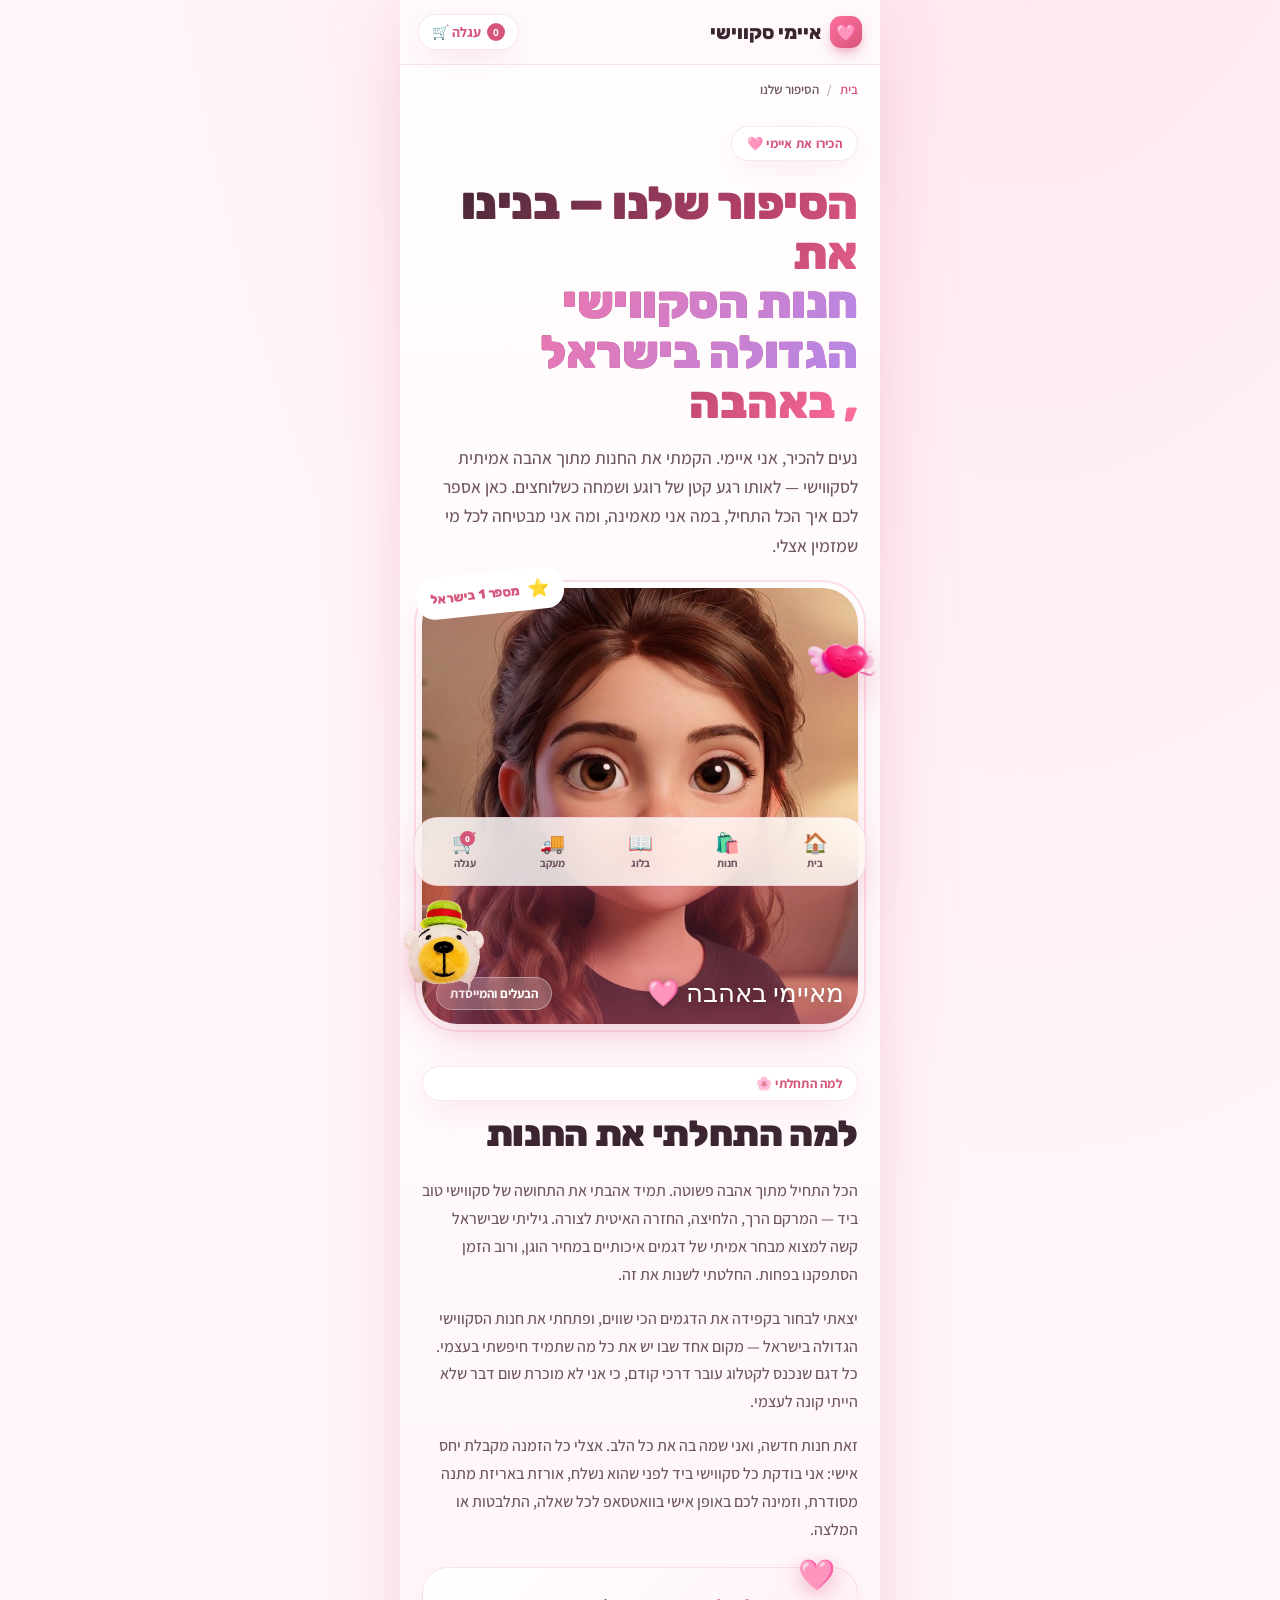
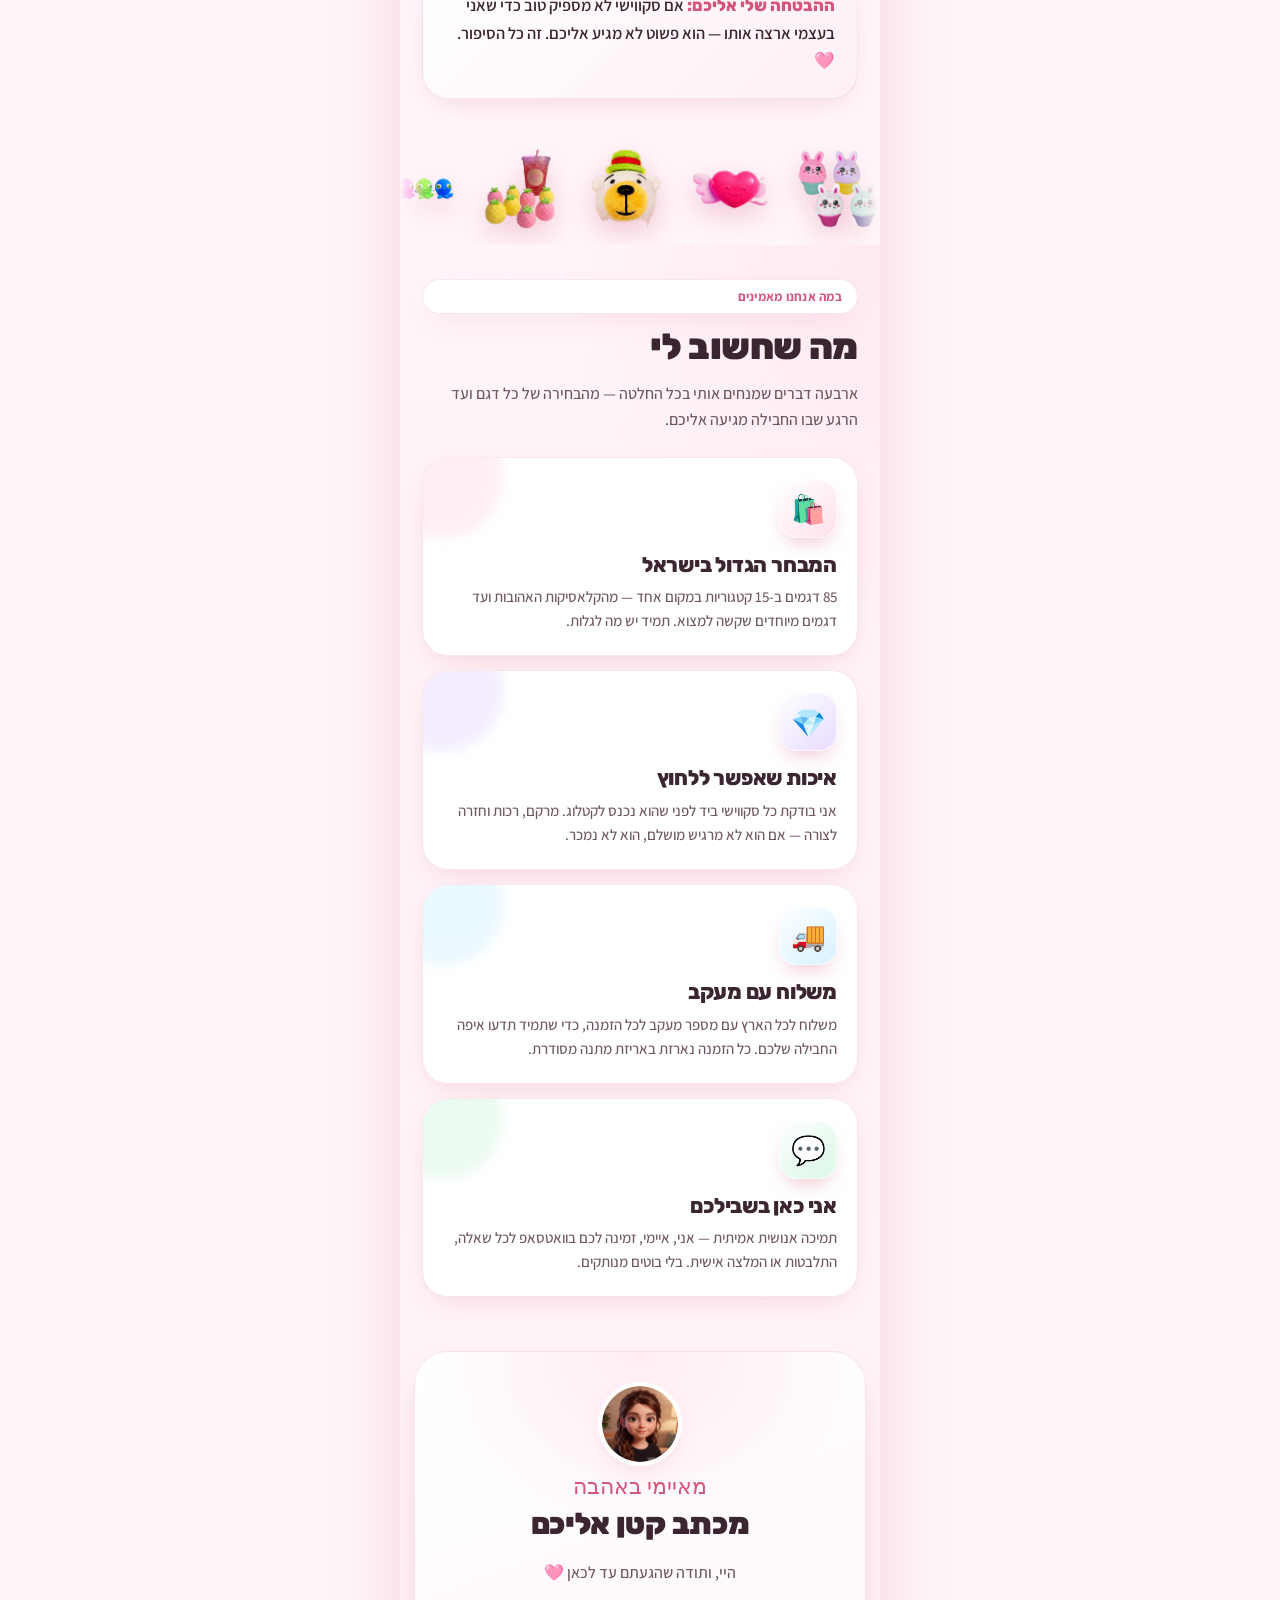
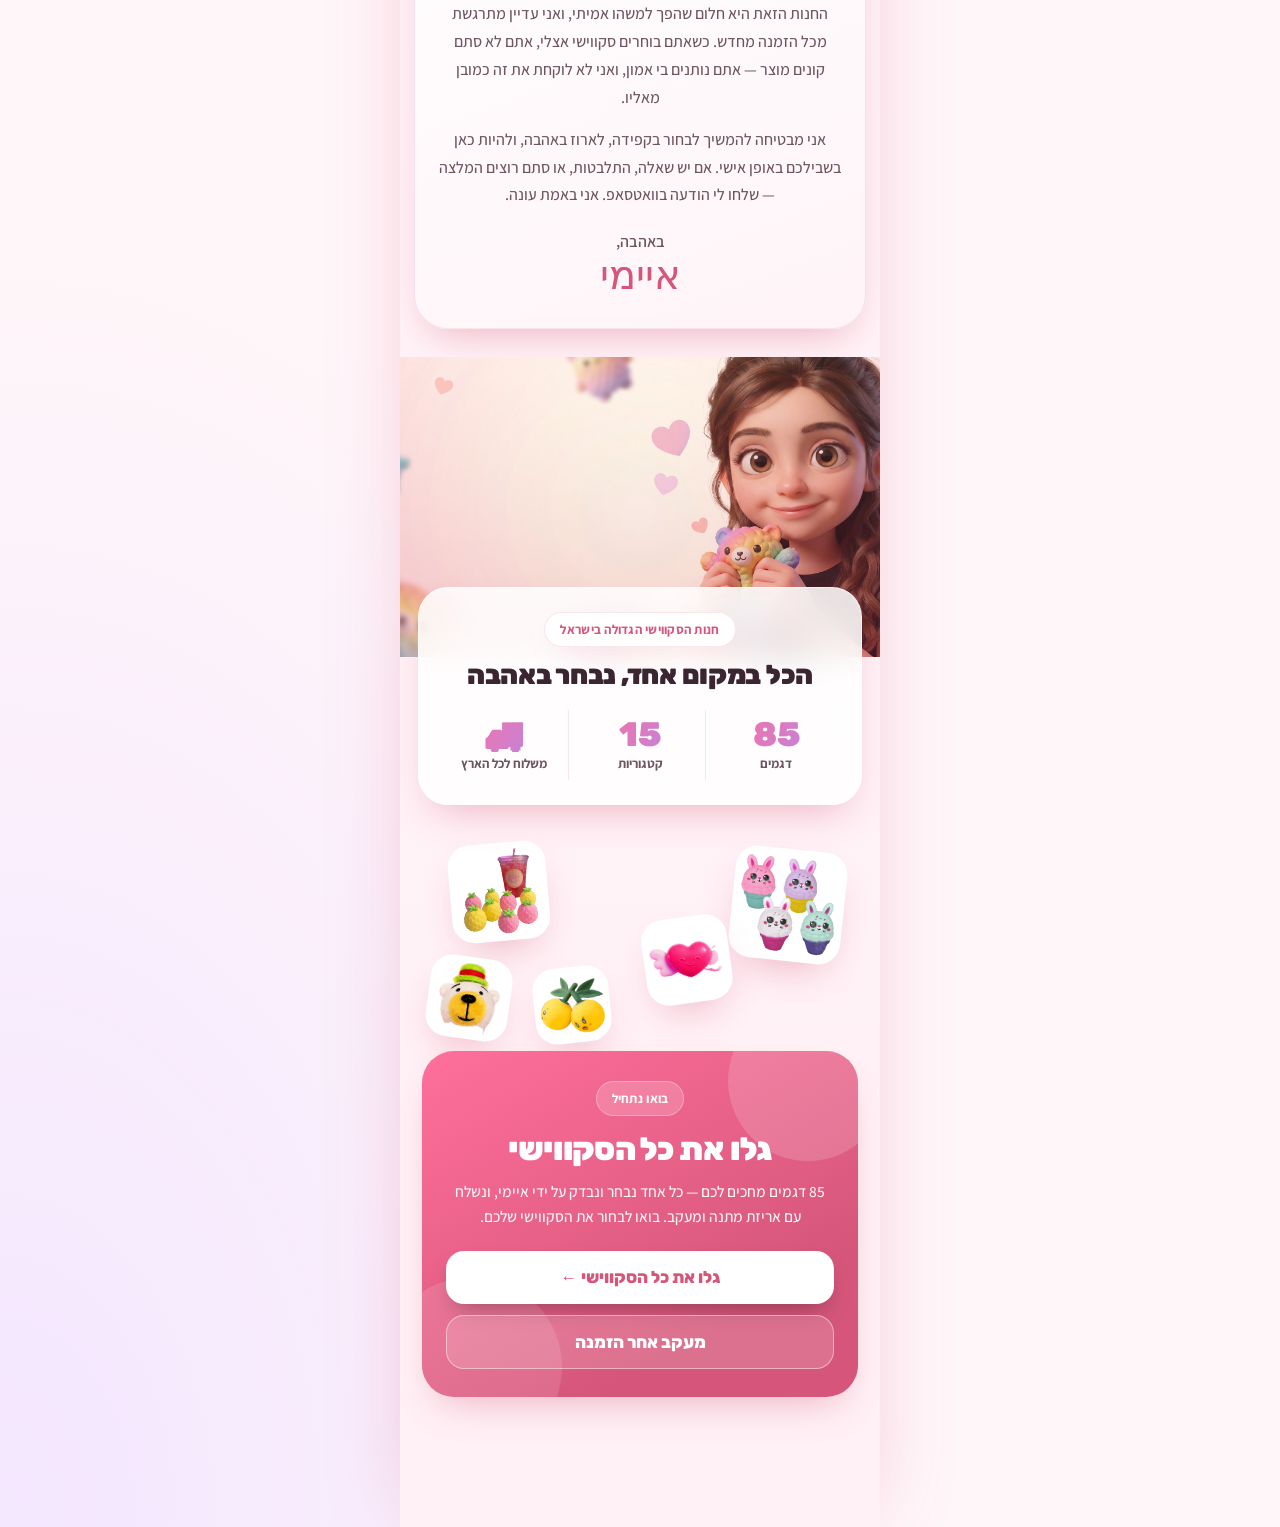
==== about.html @ 19ded850 "New design with dog click-to-play video" ====
<!DOCTYPE html>
<html lang="he" dir="rtl">
<head>
<meta charset="UTF-8">
<meta name="viewport" content="width=device-width, initial-scale=1, viewport-fit=cover">
<title>הסיפור שלנו · איימי סקווישי</title>
<link rel="preconnect" href="https://fonts.googleapis.com">
<link rel="preconnect" href="https://fonts.gstatic.com" crossorigin>
<link href="https://fonts.googleapis.com/css2?family=Rubik:wght@400;500;600;700;800;900&family=Assistant:wght@400;500;600;700;800&family=Gveret+Levin+AlefAlefAlef&display=swap" rel="stylesheet">
<style>
:root{
  --pink:#E8889E;
  --pink-deep:#D5567A;
  --pink-bright:#FF6F9C;
  --pink-soft:#FCE0E9;
  --pink-mist:#FFF0F5;
  --bg:#FFF6F9;
  --cream:#FFFBF5;
  --ink:#3A2530;
  --ink-soft:#6E5560;
  --line:rgba(213,86,122,.14);
  --grape:#B388E8;
  --sky:#8AD4E8;
  --lemon:#FFD56B;
  --mint:#8EE0B8;
  --shadow-pink:0 18px 40px -16px rgba(213,86,122,.45);
  --shadow-soft:0 10px 30px -12px rgba(213,86,122,.28);
  --r:30px;
  --col:480px;
}
*{margin:0;padding:0;box-sizing:border-box}
html{-webkit-text-size-adjust:100%}
body{
  font-family:'Assistant',system-ui,sans-serif;
  color:var(--ink);
  background:
    radial-gradient(120% 60% at 80% -10%, #FFE3EE 0%, transparent 60%),
    radial-gradient(120% 50% at 0% 100%, #F3E6FF 0%, transparent 55%),
    var(--bg);
  -webkit-font-smoothing:antialiased;
  overflow-x:hidden;
}
img{display:block;max-width:100%}
a{color:inherit;text-decoration:none}
h1,h2,h3{font-family:'Rubik',sans-serif;line-height:1.08;letter-spacing:-.01em}

/* ====== Page shell (full-bleed mobile column) ====== */
.app{
  position:relative;
  width:100%;
  max-width:var(--col);
  margin:0 auto;
  min-height:100vh;
  background:linear-gradient(180deg,#FFFDFE 0%, #FFF6FA 38%, #FFF1F6 100%);
  box-shadow:0 0 80px -20px rgba(213,86,122,.35);
  overflow:hidden;
  padding-bottom:96px;
}

/* ====== Top bar ====== */
.topbar{
  position:sticky;top:0;z-index:60;
  display:flex;align-items:center;justify-content:space-between;
  padding:14px 18px;
  background:rgba(255,247,250,.72);
  backdrop-filter:blur(18px) saturate(1.4);
  -webkit-backdrop-filter:blur(18px) saturate(1.4);
  border-bottom:1px solid var(--line);
}
.brand{display:flex;align-items:center;gap:9px;font-family:'Rubik';font-weight:800;font-size:19px;color:var(--ink)}
.brand .mark{
  width:32px;height:32px;border-radius:11px;display:grid;place-items:center;
  background:linear-gradient(140deg,var(--pink-bright),var(--pink-deep));
  color:#fff;font-size:16px;box-shadow:0 6px 14px -4px rgba(213,86,122,.7);
  animation:squishidle 4.5s ease-in-out infinite;
}
.cart-btn{
  display:flex;align-items:center;gap:6px;font-weight:700;font-size:14px;
  background:#fff;border:1px solid var(--line);padding:8px 13px;border-radius:999px;
  box-shadow:var(--shadow-soft);color:var(--pink-deep);
}
.cart-btn .n{background:var(--pink-deep);color:#fff;font-size:11px;min-width:18px;height:18px;border-radius:9px;display:grid;place-items:center;padding:0 4px}

/* ====== Breadcrumb ====== */
.crumb{display:flex;align-items:center;gap:8px;padding:16px 22px 4px;font-size:13px;font-weight:600;color:var(--ink-soft)}
.crumb a{color:var(--pink-deep)}
.crumb .sep{opacity:.5}

/* ====== Generic section ====== */
section{position:relative;padding:34px 22px}
.eyebrow{
  display:inline-flex;align-items:center;gap:7px;
  font-weight:700;font-size:13px;letter-spacing:.02em;
  color:var(--pink-deep);background:#fff;
  padding:8px 15px;border-radius:999px;border:1px solid var(--line);
  box-shadow:var(--shadow-soft);
}
.lead{font-size:17.5px;line-height:1.66;color:var(--ink-soft);font-weight:500}
p.body{font-size:16px;line-height:1.74;color:var(--ink-soft);font-weight:500}
.sign-font{font-family:'Gveret Levin AlefAlefAlef',cursive}

/* ====== HERO ====== */
.hero{padding-top:24px;padding-bottom:8px;overflow:visible}
.hero h1{
  font-size:clamp(34px,9.4vw,46px);font-weight:900;margin:18px 0 16px;
  background:linear-gradient(120deg,#3A2530 0%, #B4406A 60%, #FF6F9C 100%);
  -webkit-background-clip:text;background-clip:text;-webkit-text-fill-color:transparent;
}
.hero h1 .pop{
  display:inline-block;
  background:linear-gradient(120deg,var(--pink-bright),var(--grape));
  -webkit-background-clip:text;background-clip:text;-webkit-text-fill-color:transparent;
}
.portrait{
  position:relative;margin-top:28px;border-radius:36px;overflow:visible;
}
.portrait .frame{
  position:relative;border-radius:36px;overflow:hidden;
  box-shadow:var(--shadow-pink), 0 0 0 6px #fff, 0 0 0 8px var(--pink-soft);
  aspect-ratio:1/1;
}
.portrait .frame::after{
  content:"";position:absolute;inset:0;
  background:linear-gradient(180deg,transparent 55%, rgba(213,86,122,.45));
}
.portrait img{width:100%;height:100%;object-fit:cover;transform:scale(1.02)}
.portrait figcaption{
  position:absolute;bottom:14px;right:14px;left:14px;z-index:3;
  display:flex;align-items:center;justify-content:space-between;color:#fff;
}
.portrait .cap-love{font-family:'Gveret Levin AlefAlefAlef',cursive;font-size:26px;text-shadow:0 2px 10px rgba(0,0,0,.3)}
.portrait .cap-role{
  font-weight:700;font-size:13px;background:rgba(255,255,255,.22);
  backdrop-filter:blur(8px);padding:7px 13px;border-radius:999px;border:1px solid rgba(255,255,255,.35);
}
.badge-float{
  position:absolute;z-index:5;top:-16px;left:-6px;
  background:#fff;border-radius:18px;padding:10px 14px;box-shadow:var(--shadow-pink);
  font-family:'Rubik';font-weight:800;font-size:13px;color:var(--pink-deep);
  display:flex;align-items:center;gap:8px;transform:rotate(-6deg);
  animation:bob 5s ease-in-out infinite;
}
.badge-float .star{font-size:18px}

/* floating decorative squishies */
.sqfloat{position:absolute;z-index:4;pointer-events:none;filter:drop-shadow(0 12px 18px rgba(213,86,122,.35))}
.sqfloat img{width:100%;height:auto}

/* hearts */
.heart{position:absolute;z-index:2;pointer-events:none;opacity:.8}

/* ====== STORY ====== */
.story p.body+p.body{margin-top:16px}
.promise{
  margin-top:24px;position:relative;
  background:linear-gradient(135deg,#fff 0%, var(--pink-mist) 100%);
  border:1px solid var(--line);border-radius:26px;padding:24px 22px 24px 22px;
  box-shadow:var(--shadow-soft);
  font-size:16.5px;line-height:1.66;font-weight:600;color:var(--ink);
}
.promise::before{
  content:"🩷";position:absolute;top:-18px;right:22px;font-size:30px;
  filter:drop-shadow(0 6px 10px rgba(213,86,122,.4));animation:bob 4s ease-in-out infinite;
}
.promise b{color:var(--pink-deep);font-weight:800;font-family:'Rubik'}

/* ====== VALUES ====== */
.values{background:
  radial-gradient(120% 70% at 100% 0, #FFE9F1 0, transparent 55%),
  linear-gradient(180deg,transparent, #FFF3F8 30%, #FFF3F8 70%, transparent);
}
.sec-head{display:flex;flex-direction:column;gap:14px;margin-bottom:24px}
.sec-head h2{font-size:clamp(28px,7.6vw,36px);font-weight:900;color:var(--ink)}
.sec-head .intro{font-size:16px;line-height:1.6;color:var(--ink-soft);font-weight:500}
.vgrid{display:grid;gap:14px}
.vcard{
  position:relative;background:#fff;border-radius:26px;padding:22px 20px;
  border:1px solid var(--line);box-shadow:var(--shadow-soft);overflow:hidden;
  transition:transform .5s cubic-bezier(.2,.9,.25,1.4), box-shadow .4s;
}
.vcard:active{transform:scale(.96)}
.vcard::after{content:"";position:absolute;top:-40px;left:-40px;width:120px;height:120px;border-radius:50%;background:var(--tint,#FFE0EB);opacity:.5;filter:blur(6px)}
.vcard .ico{
  position:relative;z-index:1;width:58px;height:58px;border-radius:18px;display:grid;place-items:center;
  font-size:28px;background:linear-gradient(140deg,#fff,var(--tint,#FFE0EB));
  box-shadow:0 10px 20px -8px rgba(213,86,122,.4), inset 0 0 0 1px rgba(255,255,255,.7);
  margin-bottom:16px;
}
.vcard h3{position:relative;z-index:1;font-size:21px;font-weight:800;margin-bottom:9px;color:var(--ink)}
.vcard p{position:relative;z-index:1;font-size:15px;line-height:1.6;color:var(--ink-soft);font-weight:500}

/* ====== MARQUEE ====== */
.marquee{padding:14px 0;overflow:hidden;-webkit-mask:linear-gradient(90deg,transparent,#000 8%,#000 92%,transparent)}
.marquee .track{display:flex;gap:22px;width:max-content;animation:scrollx 26s linear infinite}
.marquee .track img{height:84px;width:auto;filter:drop-shadow(0 10px 14px rgba(213,86,122,.3));animation:bob 4s ease-in-out infinite}
.marquee .track img:nth-child(even){animation-delay:-2s}

/* ====== LETTER ====== */
.letter{
  background:linear-gradient(160deg,#FFFFFF, #FFF4F8);
  margin:0 14px;border-radius:34px;border:1px solid var(--line);
  box-shadow:var(--shadow-pink);padding:30px 24px 32px;position:relative;overflow:hidden;
}
.letter::before{content:"";position:absolute;inset:0;background:radial-gradient(80% 50% at 50% 0,#FFE6F0,transparent 60%);opacity:.7}
.letter .av{position:relative;z-index:1;display:flex;flex-direction:column;align-items:center;gap:8px;margin-bottom:6px}
.letter .av img{width:84px;height:84px;border-radius:50%;border:4px solid #fff;box-shadow:var(--shadow-soft)}
.letter .av span{font-family:'Gveret Levin AlefAlefAlef',cursive;font-size:22px;color:var(--pink-deep)}
.letter h2{position:relative;z-index:1;text-align:center;font-size:30px;font-weight:900;margin:8px 0 18px}
.letter p{position:relative;z-index:1;font-size:16px;line-height:1.74;color:var(--ink-soft);font-weight:500;text-align:center}
.letter p+p{margin-top:14px}
.letter .signoff{position:relative;z-index:1;text-align:center;margin-top:22px}
.letter .signoff .by{font-size:16px;color:var(--ink-soft);font-weight:600}
.letter .signoff .name{font-family:'Gveret Levin AlefAlefAlef',cursive;font-size:40px;color:var(--pink-deep);line-height:1;margin-top:4px}

/* ====== STATS BAND ====== */
.statband{position:relative;margin-top:8px;padding:0}
.statband .visual{position:relative;border-radius:0;overflow:hidden;aspect-ratio:16/10}
.statband .visual img{width:100%;height:100%;object-fit:cover}
.statband .visual::after{content:"";position:absolute;inset:0;background:linear-gradient(180deg,rgba(255,240,246,.1),rgba(213,86,122,.25))}
.statband .ov{
  position:relative;z-index:2;margin:-70px 18px 0;background:rgba(255,255,255,.86);
  backdrop-filter:blur(16px);border:1px solid rgba(255,255,255,.6);border-radius:30px;
  box-shadow:var(--shadow-pink);padding:24px 20px;text-align:center;
}
.statband .ov .eyebrow{margin-bottom:14px}
.statband .ov h2{font-size:27px;font-weight:900;margin-bottom:20px}
.stats{display:flex;align-items:stretch;justify-content:center;gap:6px}
.stat{flex:1;display:flex;flex-direction:column;gap:3px;padding:8px 4px}
.stat .num{font-family:'Rubik';font-weight:900;font-size:34px;
  background:linear-gradient(120deg,var(--pink-bright),var(--grape));-webkit-background-clip:text;background-clip:text;-webkit-text-fill-color:transparent;line-height:1}
.stat .lbl{font-size:13px;font-weight:700;color:var(--ink-soft)}
.stat+.stat{border-right:1px solid var(--line)}

/* ====== CTA ====== */
.cta{padding-top:38px}
.cta-gallery{position:relative;height:200px;margin-bottom:8px}
.cta-gallery img{position:absolute;border-radius:22px;background:#fff;
  box-shadow:var(--shadow-pink);border:4px solid #fff;object-fit:cover}
.cta-card{
  position:relative;z-index:2;background:linear-gradient(150deg,var(--pink-bright),var(--pink-deep) 75%);
  border-radius:32px;padding:30px 24px 28px;color:#fff;box-shadow:var(--shadow-pink);
  text-align:center;overflow:hidden;
}
.cta-card::before{content:"";position:absolute;top:-50px;right:-30px;width:160px;height:160px;border-radius:50%;background:rgba(255,255,255,.16)}
.cta-card::after{content:"";position:absolute;bottom:-60px;left:-40px;width:180px;height:180px;border-radius:50%;background:rgba(255,255,255,.12)}
.cta-card .eyebrow{position:relative;z-index:1;background:rgba(255,255,255,.18);color:#fff;border-color:rgba(255,255,255,.3);box-shadow:none}
.cta-card h2{position:relative;z-index:1;font-size:32px;font-weight:900;margin:16px 0 12px}
.cta-card p{position:relative;z-index:1;font-size:15.5px;line-height:1.6;font-weight:500;opacity:.95;margin-bottom:22px}
.cta-actions{position:relative;z-index:1;display:flex;flex-direction:column;gap:11px}
.btn{display:flex;align-items:center;justify-content:center;gap:8px;font-family:'Rubik';font-weight:800;font-size:17px;
  padding:16px 20px;border-radius:18px;transition:transform .45s cubic-bezier(.2,.9,.25,1.5);}
.btn:active{transform:scale(.94)}
.btn-primary{background:#fff;color:var(--pink-deep);box-shadow:0 12px 24px -10px rgba(0,0,0,.35)}
.btn-ghost{background:rgba(255,255,255,.16);color:#fff;border:1.5px solid rgba(255,255,255,.45)}

/* ====== TAB BAR ====== */
.tabbar{
  position:fixed;left:50%;transform:translateX(-50%);bottom:14px;z-index:90;
  width:calc(min(var(--col),100%) - 28px);
  display:flex;justify-content:space-around;align-items:center;
  background:rgba(255,255,255,.82);backdrop-filter:blur(20px) saturate(1.5);
  border:1px solid var(--line);border-radius:24px;padding:8px 6px;
  box-shadow:0 18px 40px -16px rgba(213,86,122,.55);
}
.tab{display:flex;flex-direction:column;align-items:center;gap:3px;font-size:11px;font-weight:700;color:var(--ink-soft);padding:7px 12px;border-radius:16px;position:relative}
.tab .ic{font-size:20px;line-height:1}
.tab.active{color:var(--pink-deep);background:var(--pink-soft)}
.tab .dot{position:absolute;top:5px;right:14px;background:var(--pink-deep);color:#fff;font-size:9px;min-width:15px;height:15px;border-radius:8px;display:grid;place-items:center;font-weight:800}
.tab:active{transform:scale(.9)}

/* ====== reveal ====== */
.reveal{opacity:0;transform:translateY(26px);transition:opacity .8s cubic-bezier(.2,.7,.2,1), transform .8s cubic-bezier(.2,.7,.2,1)}
.reveal.in{opacity:1;transform:none}
.reveal.d1{transition-delay:.08s}.reveal.d2{transition-delay:.16s}.reveal.d3{transition-delay:.24s}.reveal.d4{transition-delay:.32s}

/* ====== keyframes ====== */
@keyframes bob{0%,100%{transform:translateY(0) rotate(var(--rot,0deg))}50%{transform:translateY(-12px) rotate(var(--rot,0deg))}}
@keyframes scrollx{from{transform:translateX(0)}to{transform:translateX(-50%)}}
@keyframes squishidle{0%,100%{transform:scale(1,1)}45%{transform:scale(1.12,.86)}60%{transform:scale(.92,1.1)}}
@keyframes floaty{0%,100%{transform:translateY(0)}50%{transform:translateY(-16px)}}
@media (prefers-reduced-motion:reduce){*{animation:none!important}.reveal{opacity:1;transform:none}}
</style>
</head>
<body>
<div class="app">

  <!-- TOP BAR -->
  <header class="topbar">
    <a class="brand" href="index.html"><span class="mark">🩷</span>איימי סקווישי</a>
    <a class="cart-btn" href="shop.html"><span class="n">0</span>עגלה 🛒</a>
  </header>

  <!-- BREADCRUMB -->
  <nav class="crumb" aria-label="breadcrumb">
    <a href="index.html">בית</a>
    <span class="sep">/</span>
    <span>הסיפור שלנו</span>
  </nav>

  <!-- HERO -->
  <section class="hero" data-screen-label="hero">
    <span class="eyebrow reveal">הכירו את איימי 🩷</span>
    <h1 class="reveal d1">הסיפור שלנו — בנינו את <span class="pop">חנות הסקווישי הגדולה בישראל</span>, באהבה</h1>
    <p class="lead reveal d2">נעים להכיר, אני איימי. הקמתי את החנות מתוך אהבה אמיתית לסקווישי — לאותו רגע קטן של רוגע ושמחה כשלוחצים. כאן אספר לכם איך הכל התחיל, במה אני מאמינה, ומה אני מבטיחה לכל מי שמזמין אצלי.</p>

    <figure class="portrait reveal d3">
      <div class="badge-float"><span class="star">⭐</span> מספר 1 בישראל</div>
      <div class="sqfloat" style="width:96px;bottom:30px;left:-26px;--rot:-8deg;animation:bob 5.5s ease-in-out infinite"><img src="assets/products/sq-014.png" alt=""></div>
      <div class="sqfloat" style="width:74px;top:36px;right:-22px;--rot:10deg;animation:bob 4.6s ease-in-out infinite .5s"><img src="assets/products/sq-020.png" alt=""></div>
      <div class="frame">
        <img src="assets/img/amy-owner-portrait.jpg" alt="איימי, המייסדת והבעלים של איימי סקווישי">
      </div>
      <figcaption>
        <span class="cap-love">מאיימי באהבה 🩷</span>
        <span class="cap-role">הבעלים והמייסדת</span>
      </figcaption>
    </figure>
  </section>

  <!-- STORY -->
  <section class="story" data-screen-label="story">
    <div class="sec-head reveal">
      <span class="eyebrow">למה התחלתי 🌸</span>
      <h2>למה התחלתי את החנות</h2>
    </div>
    <p class="body reveal">הכל התחיל מתוך אהבה פשוטה. תמיד אהבתי את התחושה של סקווישי טוב ביד — המרקם הרך, הלחיצה, החזרה האיטית לצורה. גיליתי שבישראל קשה למצוא מבחר אמיתי של דגמים איכותיים במחיר הוגן, ורוב הזמן הסתפקנו בפחות. החלטתי לשנות את זה.</p>
    <p class="body reveal">יצאתי לבחור בקפידה את הדגמים הכי שווים, ופתחתי את חנות הסקווישי הגדולה בישראל — מקום אחד שבו יש את כל מה שתמיד חיפשתי בעצמי. כל דגם שנכנס לקטלוג עובר דרכי קודם, כי אני לא מוכרת שום דבר שלא הייתי קונה לעצמי.</p>
    <p class="body reveal">זאת חנות חדשה, ואני שמה בה את כל הלב. אצלי כל הזמנה מקבלת יחס אישי: אני בודקת כל סקווישי ביד לפני שהוא נשלח, אורזת באריזת מתנה מסודרת, וזמינה לכם באופן אישי בוואטסאפ לכל שאלה, התלבטות או המלצה.</p>
    <div class="promise reveal"><b>ההבטחה שלי אליכם:</b> אם סקווישי לא מספיק טוב כדי שאני בעצמי ארצה אותו — הוא פשוט לא מגיע אליכם. זה כל הסיפור. 🩷</div>
  </section>

  <!-- MARQUEE -->
  <div class="marquee reveal" aria-hidden="true">
    <div class="track" id="mq"></div>
  </div>

  <!-- VALUES -->
  <section class="values" data-screen-label="values">
    <div class="sec-head">
      <span class="eyebrow reveal">במה אנחנו מאמינים</span>
      <h2 class="reveal d1">מה שחשוב לי</h2>
      <p class="intro reveal d2">ארבעה דברים שמנחים אותי בכל החלטה — מהבחירה של כל דגם ועד הרגע שבו החבילה מגיעה אליכם.</p>
    </div>
    <div class="vgrid">
      <div class="vcard reveal" style="--tint:#FFE0EB">
        <div class="ico">🛍️</div>
        <h3>המבחר הגדול בישראל</h3>
        <p>85 דגמים ב-15 קטגוריות במקום אחד — מהקלאסיקות האהובות ועד דגמים מיוחדים שקשה למצוא. תמיד יש מה לגלות.</p>
      </div>
      <div class="vcard reveal d1" style="--tint:#E7DBFF">
        <div class="ico">💎</div>
        <h3>איכות שאפשר ללחוץ</h3>
        <p>אני בודקת כל סקווישי ביד לפני שהוא נכנס לקטלוג. מרקם, רכות וחזרה לצורה — אם הוא לא מרגיש מושלם, הוא לא נמכר.</p>
      </div>
      <div class="vcard reveal d2" style="--tint:#D6F1FF">
        <div class="ico">🚚</div>
        <h3>משלוח עם מעקב</h3>
        <p>משלוח לכל הארץ עם מספר מעקב לכל הזמנה, כדי שתמיד תדעו איפה החבילה שלכם. כל הזמנה נארזת באריזת מתנה מסודרת.</p>
      </div>
      <div class="vcard reveal d3" style="--tint:#D9F7E5">
        <div class="ico">💬</div>
        <h3>אני כאן בשבילכם</h3>
        <p>תמיכה אנושית אמיתית — אני, איימי, זמינה לכם בוואטסאפ לכל שאלה, התלבטות או המלצה אישית. בלי בוטים מנותקים.</p>
      </div>
    </div>
  </section>

  <!-- LETTER -->
  <section style="padding:20px 0" data-screen-label="letter">
    <div class="letter reveal">
      <div class="av">
        <img src="assets/img/amy-owner-avatar.png" alt="איימי">
        <span>מאיימי באהבה</span>
      </div>
      <h2>מכתב קטן אליכם</h2>
      <p>היי, ותודה שהגעתם עד לכאן 🩷</p>
      <p>החנות הזאת היא חלום שהפך למשהו אמיתי, ואני עדיין מתרגשת מכל הזמנה מחדש. כשאתם בוחרים סקווישי אצלי, אתם לא סתם קונים מוצר — אתם נותנים בי אמון, ואני לא לוקחת את זה כמובן מאליו.</p>
      <p>אני מבטיחה להמשיך לבחור בקפידה, לארוז באהבה, ולהיות כאן בשבילכם באופן אישי. אם יש שאלה, התלבטות, או סתם רוצים המלצה — שלחו לי הודעה בוואטסאפ. אני באמת עונה.</p>
      <div class="signoff">
        <div class="by">באהבה,</div>
        <div class="name">איימי</div>
      </div>
    </div>
  </section>

  <!-- STATS BAND -->
  <section class="statband" data-screen-label="stats">
    <div class="visual reveal">
      <img src="assets/img/amy-owner.jpg" alt="איימי סקווישי — המותג">
    </div>
    <div class="ov reveal d1">
      <span class="eyebrow">חנות הסקווישי הגדולה בישראל</span>
      <h2>הכל במקום אחד, נבחר באהבה</h2>
      <div class="stats">
        <div class="stat"><span class="num">85</span><span class="lbl">דגמים</span></div>
        <div class="stat"><span class="num">15</span><span class="lbl">קטגוריות</span></div>
        <div class="stat"><span class="num">🚚</span><span class="lbl">משלוח לכל הארץ</span></div>
      </div>
    </div>
  </section>

  <!-- CTA -->
  <section class="cta" data-screen-label="cta">
    <div class="cta-gallery reveal" aria-hidden="true">
      <img src="assets/products/sq-063.png" style="width:112px;height:112px;top:6px;right:14px;transform:rotate(6deg)">
      <img src="assets/products/sq-020.png" style="width:86px;height:86px;top:74px;right:128px;transform:rotate(-8deg)">
      <img src="assets/products/sq-048.png" style="width:98px;height:98px;top:0;left:28px;transform:rotate(-5deg)">
      <img src="assets/products/sq-014.png" style="width:82px;height:82px;bottom:4px;left:6px;transform:rotate(8deg)">
      <img src="assets/products/sq-056.png" style="width:76px;height:76px;bottom:0;left:112px;transform:rotate(-6deg)">
    </div>
    <div class="cta-card reveal d1">
      <span class="eyebrow">בואו נתחיל</span>
      <h2>גלו את כל הסקווישי</h2>
      <p>85 דגמים מחכים לכם — כל אחד נבחר ונבדק על ידי איימי, ונשלח עם אריזת מתנה ומעקב. בואו לבחור את הסקווישי שלכם.</p>
      <div class="cta-actions">
        <a class="btn btn-primary" href="shop.html">גלו את כל הסקווישי ←</a>
        <a class="btn btn-ghost" href="index.html#portal">מעקב אחר הזמנה</a>
      </div>
    </div>
  </section>

  <!-- TAB BAR -->
  <nav class="tabbar">
    <a class="tab" href="index.html"><span class="ic">🏠</span>בית</a>
    <a class="tab" href="shop.html"><span class="ic">🛍️</span>חנות</a>
    <a class="tab" href="index.html#blog"><span class="ic">📖</span>בלוג</a>
    <a class="tab" href="index.html#portal"><span class="ic">🚚</span>מעקב</a>
    <a class="tab" href="shop.html"><span class="ic">🛒</span><span class="dot">0</span>עגלה</a>
  </nav>

</div>

<script>
// marquee fill
(function(){
  var ids=[63,20,14,48,2,56,21,12,59,18,45,10];
  var t=document.getElementById('mq');
  var html='';
  for(var k=0;k<2;k++){ ids.forEach(function(i){ var id='sq-'+String(i).padStart(3,'0'); html+='<img src="assets/products/'+id+'.png" alt="">'; }); }
  t.innerHTML=html;
})();
// scroll reveal (with robust fallbacks so content is NEVER stuck hidden)
(function(){
  var reveals=[].slice.call(document.querySelectorAll('.reveal'));
  function showAll(){reveals.forEach(function(el){el.classList.add('in');});}
  if(!('IntersectionObserver' in window)){showAll();return;}
  var io=new IntersectionObserver(function(es){es.forEach(function(e){if(e.isIntersecting){e.target.classList.add('in');io.unobserve(e.target);}});},{threshold:.08,rootMargin:'0px 0px -6% 0px'});
  reveals.forEach(function(el){io.observe(el);});
  // Reveal anything already in view on load (covers IO timing quirks)
  function revealInView(){
    var h=window.innerHeight||document.documentElement.clientHeight;
    reveals.forEach(function(el){var r=el.getBoundingClientRect();if(r.top<h*0.96){el.classList.add('in');}});
  }
  requestAnimationFrame(revealInView);
  window.addEventListener('scroll',revealInView,{passive:true});
  window.addEventListener('load',revealInView);
  // Hard safety net: never leave content hidden
  setTimeout(showAll,1200);
})();
// squish press feedback on cards
document.querySelectorAll('.vcard,.btn,.cta-card').forEach(function(el){
  el.addEventListener('pointerdown',function(){el.style.transition='transform .12s ease';el.style.transform='scale(.95)';});
  ['pointerup','pointerleave','pointercancel'].forEach(function(ev){el.addEventListener(ev,function(){el.style.transition='transform .5s cubic-bezier(.2,.9,.25,1.5)';el.style.transform='';});});
});
</script>
</body>
</html>
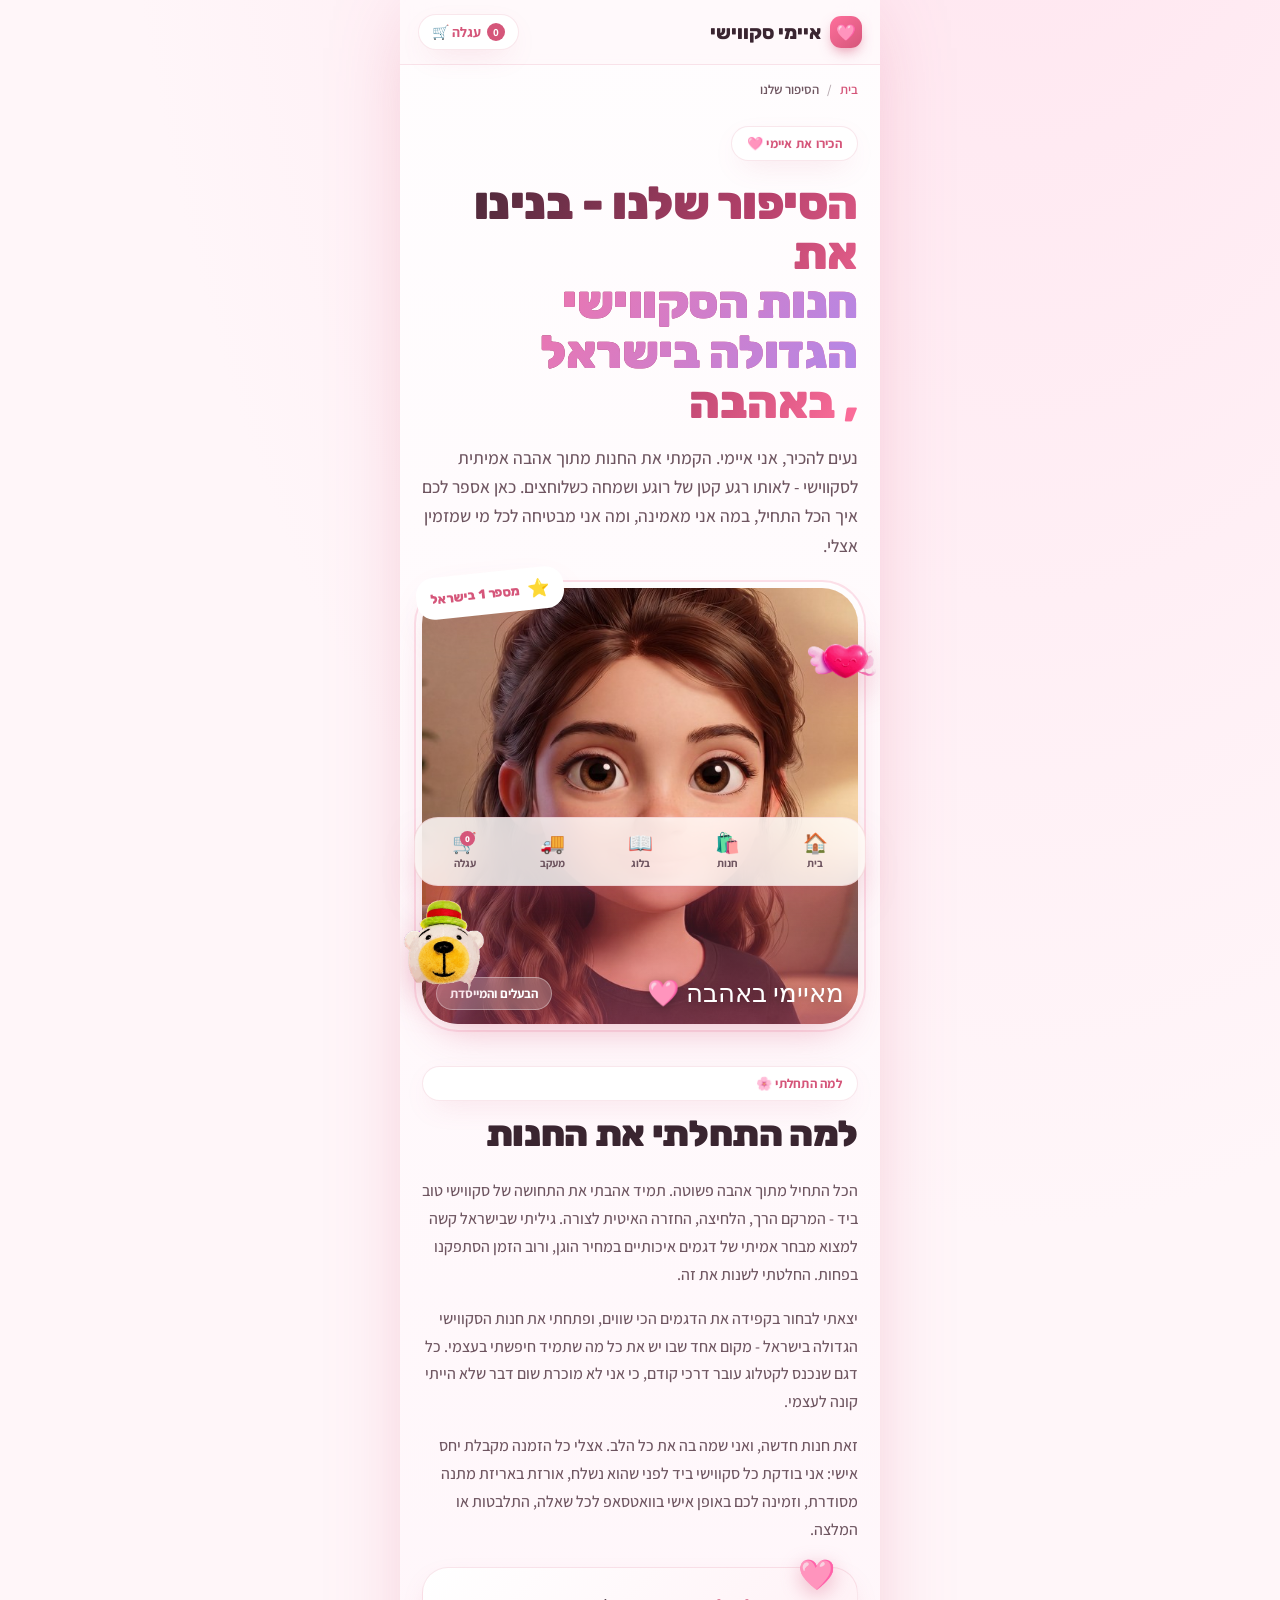
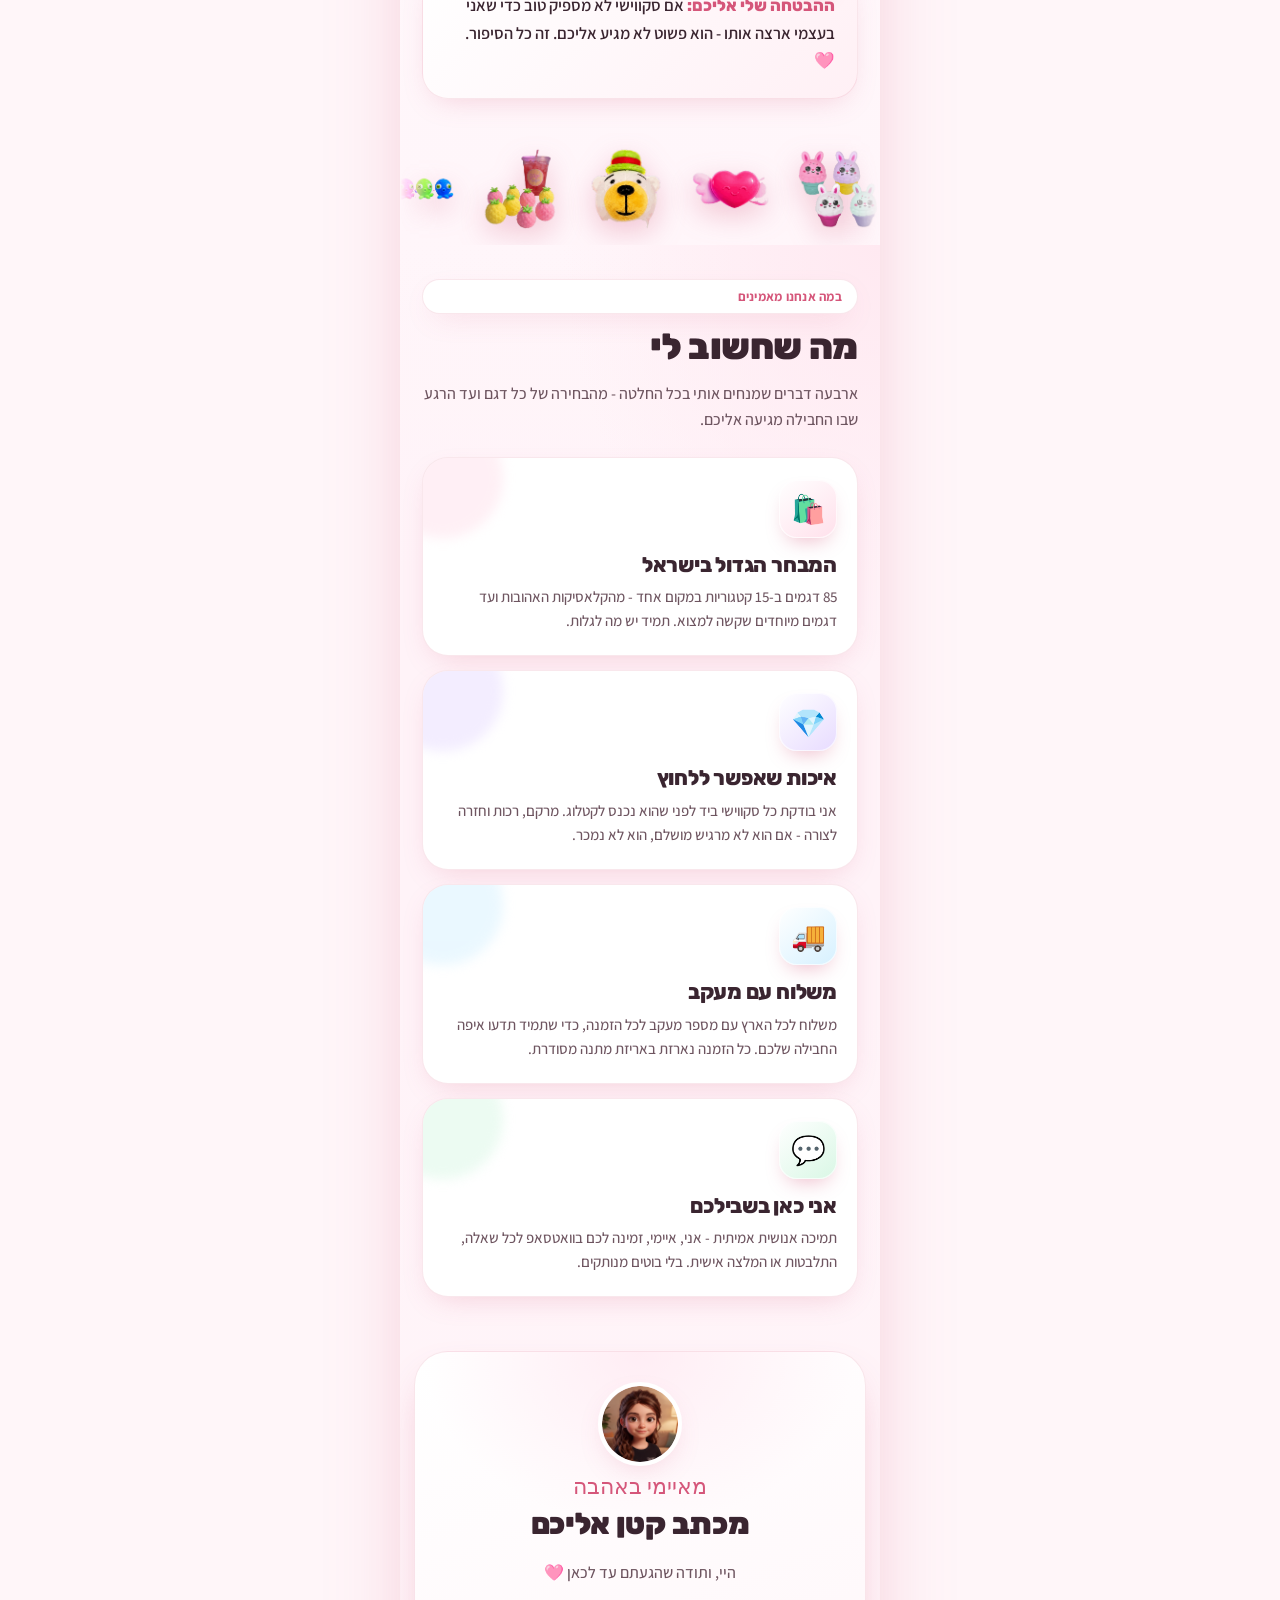
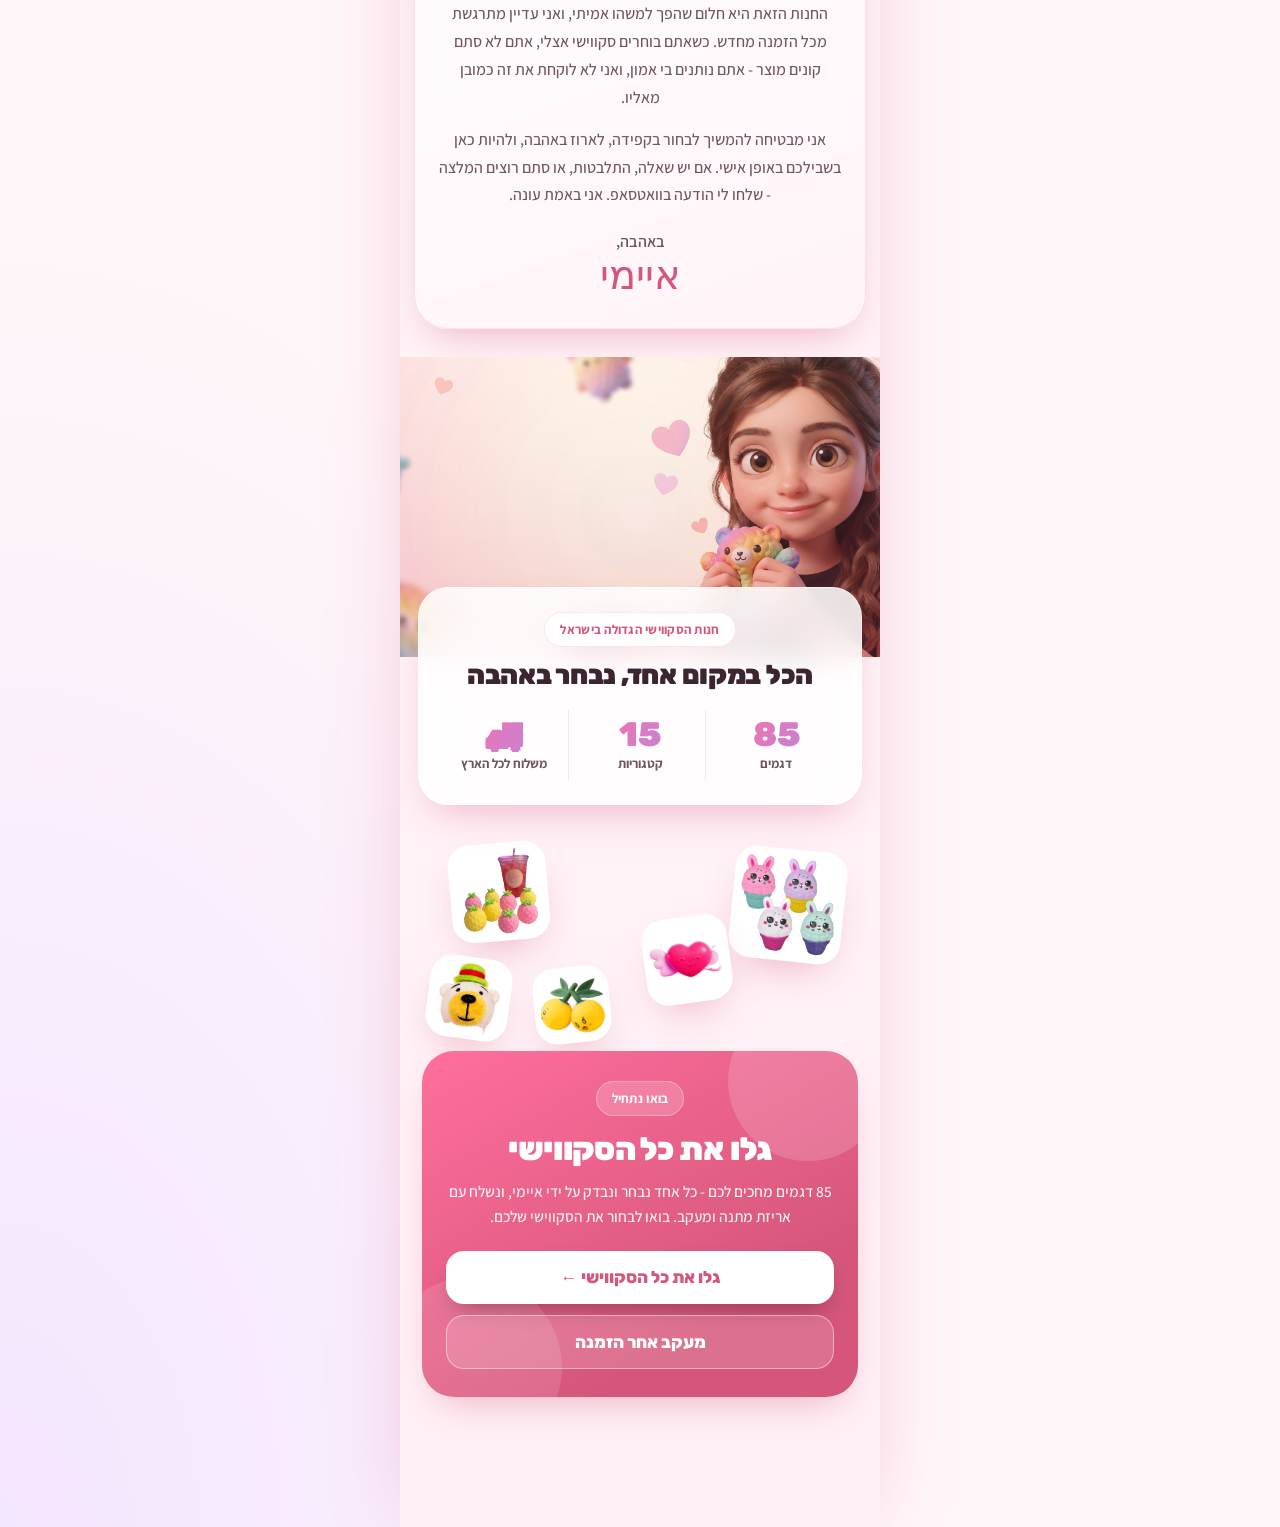
==== commit 22157c57: "humanize: replace em-dashes, ellipsis and AI-typical punctuation with natural Hebrew style" ====
--- a/about.html
+++ b/about.html
@@ -3,7 +3,84 @@
 <head>
 <meta charset="UTF-8">
 <meta name="viewport" content="width=device-width, initial-scale=1, viewport-fit=cover">
-<title>הסיפור שלנו · איימי סקווישי</title>
+<title>הסיפור שלנו | איימי סקווישי</title>
+<!-- SEO: primary meta -->
+<meta name="description" content="הכירו את הסיפור מאחורי איימי סקווישי - חנות הסקווישי האהובה בישראל. המשימה שלנו, הערכים והקהילה.">
+<meta name="keywords" content="איימי סקווישי, הסיפור שלנו, אודות, חנות סקווישי ישראל">
+<meta name="author" content="איימי סקווישי">
+<meta name="robots" content="index, follow, max-image-preview:large">
+<meta name="googlebot" content="index, follow">
+<link rel="canonical" href="https://gitteromri-ux.github.io/amy-squishy-new/about.html">
+<link rel="alternate" hreflang="he-IL" href="https://gitteromri-ux.github.io/amy-squishy-new/about.html">
+<link rel="alternate" hreflang="x-default" href="https://gitteromri-ux.github.io/amy-squishy-new/about.html">
+
+<!-- SEO: Open Graph -->
+<meta property="og:type" content="website">
+<meta property="og:site_name" content="איימי סקווישי">
+<meta property="og:locale" content="he_IL">
+<meta property="og:title" content="הסיפור שלנו | איימי סקווישי">
+<meta property="og:description" content="הכירו את הסיפור מאחורי איימי סקווישי - חנות הסקווישי האהובה בישראל. המשימה שלנו, הערכים והקהילה.">
+<meta property="og:url" content="https://gitteromri-ux.github.io/amy-squishy-new/about.html">
+<meta property="og:image" content="https://gitteromri-ux.github.io/amy-squishy-new/assets/products/sq-001.webp">
+<meta property="og:image:alt" content="איימי סקווישי">
+
+<!-- SEO: Twitter -->
+<meta name="twitter:card" content="summary_large_image">
+<meta name="twitter:title" content="הסיפור שלנו | איימי סקווישי">
+<meta name="twitter:description" content="הכירו את הסיפור מאחורי איימי סקווישי - חנות הסקווישי האהובה בישראל. המשימה שלנו, הערכים והקהילה.">
+<meta name="twitter:image" content="https://gitteromri-ux.github.io/amy-squishy-new/assets/products/sq-001.webp">
+
+<!-- SEO: favicons -->
+<link rel="icon" type="image/png" href="assets/amy-owner-avatar.png">
+<link rel="apple-touch-icon" href="assets/amy-owner-avatar.png">
+
+<!-- SEO: theme -->
+<meta name="theme-color" content="#E8889E">
+
+<!-- SEO: Schema.org -->
+<script type="application/ld+json">
+{
+  "@context": "https://schema.org",
+  "@type": "Store",
+  "name": "איימי סקווישי",
+  "alternateName": [
+    "Amy Squishy",
+    "Aimee Squishy"
+  ],
+  "url": "https://gitteromri-ux.github.io/amy-squishy-new/",
+  "logo": "https://gitteromri-ux.github.io/amy-squishy-new/assets/amy-owner-avatar.png",
+  "image": "https://gitteromri-ux.github.io/amy-squishy-new/assets/products/sq-001.webp",
+  "description": "חנות הסקווישי המובילה בישראל - מגוון רחב של סקווישי, בליינד בגז וצעצועי לחיצה.",
+  "email": "hi@amysquishy.co.il",
+  "address": {
+    "@type": "PostalAddress",
+    "addressCountry": "IL",
+    "addressLocality": "ירושלים"
+  },
+  "areaServed": {
+    "@type": "Country",
+    "name": "Israel"
+  },
+  "sameAs": []
+}
+</script>
+<script type="application/ld+json">
+{
+  "@context": "https://schema.org",
+  "@type": "WebSite",
+  "name": "איימי סקווישי",
+  "alternateName": "Amy Squishy",
+  "url": "https://gitteromri-ux.github.io/amy-squishy-new/",
+  "inLanguage": "he-IL",
+  "potentialAction": {
+    "@type": "SearchAction",
+    "target": "https://gitteromri-ux.github.io/amy-squishy-new/shop.html?q={search_term_string}",
+    "query-input": "required name=search_term_string"
+  }
+}
+</script>
+<!-- /SEO -->
+
 <link rel="preconnect" href="https://fonts.googleapis.com">
 <link rel="preconnect" href="https://fonts.gstatic.com" crossorigin>
 <link href="https://fonts.googleapis.com/css2?family=Rubik:wght@400;500;600;700;800;900&family=Assistant:wght@400;500;600;700;800&family=Gveret+Levin+AlefAlefAlef&display=swap" rel="stylesheet">
@@ -300,8 +377,8 @@
   <!-- HERO -->
   <section class="hero" data-screen-label="hero">
     <span class="eyebrow reveal">הכירו את איימי 🩷</span>
-    <h1 class="reveal d1">הסיפור שלנו — בנינו את <span class="pop">חנות הסקווישי הגדולה בישראל</span>, באהבה</h1>
-    <p class="lead reveal d2">נעים להכיר, אני איימי. הקמתי את החנות מתוך אהבה אמיתית לסקווישי — לאותו רגע קטן של רוגע ושמחה כשלוחצים. כאן אספר לכם איך הכל התחיל, במה אני מאמינה, ומה אני מבטיחה לכל מי שמזמין אצלי.</p>
+    <h1 class="reveal d1">הסיפור שלנו - בנינו את <span class="pop">חנות הסקווישי הגדולה בישראל</span>, באהבה</h1>
+    <p class="lead reveal d2">נעים להכיר, אני איימי. הקמתי את החנות מתוך אהבה אמיתית לסקווישי - לאותו רגע קטן של רוגע ושמחה כשלוחצים. כאן אספר לכם איך הכל התחיל, במה אני מאמינה, ומה אני מבטיחה לכל מי שמזמין אצלי.</p>
 
     <figure class="portrait reveal d3">
       <div class="badge-float"><span class="star">⭐</span> מספר 1 בישראל</div>
@@ -323,10 +400,10 @@
       <span class="eyebrow">למה התחלתי 🌸</span>
       <h2>למה התחלתי את החנות</h2>
     </div>
-    <p class="body reveal">הכל התחיל מתוך אהבה פשוטה. תמיד אהבתי את התחושה של סקווישי טוב ביד — המרקם הרך, הלחיצה, החזרה האיטית לצורה. גיליתי שבישראל קשה למצוא מבחר אמיתי של דגמים איכותיים במחיר הוגן, ורוב הזמן הסתפקנו בפחות. החלטתי לשנות את זה.</p>
-    <p class="body reveal">יצאתי לבחור בקפידה את הדגמים הכי שווים, ופתחתי את חנות הסקווישי הגדולה בישראל — מקום אחד שבו יש את כל מה שתמיד חיפשתי בעצמי. כל דגם שנכנס לקטלוג עובר דרכי קודם, כי אני לא מוכרת שום דבר שלא הייתי קונה לעצמי.</p>
+    <p class="body reveal">הכל התחיל מתוך אהבה פשוטה. תמיד אהבתי את התחושה של סקווישי טוב ביד - המרקם הרך, הלחיצה, החזרה האיטית לצורה. גיליתי שבישראל קשה למצוא מבחר אמיתי של דגמים איכותיים במחיר הוגן, ורוב הזמן הסתפקנו בפחות. החלטתי לשנות את זה.</p>
+    <p class="body reveal">יצאתי לבחור בקפידה את הדגמים הכי שווים, ופתחתי את חנות הסקווישי הגדולה בישראל - מקום אחד שבו יש את כל מה שתמיד חיפשתי בעצמי. כל דגם שנכנס לקטלוג עובר דרכי קודם, כי אני לא מוכרת שום דבר שלא הייתי קונה לעצמי.</p>
     <p class="body reveal">זאת חנות חדשה, ואני שמה בה את כל הלב. אצלי כל הזמנה מקבלת יחס אישי: אני בודקת כל סקווישי ביד לפני שהוא נשלח, אורזת באריזת מתנה מסודרת, וזמינה לכם באופן אישי בוואטסאפ לכל שאלה, התלבטות או המלצה.</p>
-    <div class="promise reveal"><b>ההבטחה שלי אליכם:</b> אם סקווישי לא מספיק טוב כדי שאני בעצמי ארצה אותו — הוא פשוט לא מגיע אליכם. זה כל הסיפור. 🩷</div>
+    <div class="promise reveal"><b>ההבטחה שלי אליכם:</b> אם סקווישי לא מספיק טוב כדי שאני בעצמי ארצה אותו - הוא פשוט לא מגיע אליכם. זה כל הסיפור. 🩷</div>
   </section>
 
   <!-- MARQUEE -->
@@ -339,18 +416,18 @@
     <div class="sec-head">
       <span class="eyebrow reveal">במה אנחנו מאמינים</span>
       <h2 class="reveal d1">מה שחשוב לי</h2>
-      <p class="intro reveal d2">ארבעה דברים שמנחים אותי בכל החלטה — מהבחירה של כל דגם ועד הרגע שבו החבילה מגיעה אליכם.</p>
+      <p class="intro reveal d2">ארבעה דברים שמנחים אותי בכל החלטה - מהבחירה של כל דגם ועד הרגע שבו החבילה מגיעה אליכם.</p>
     </div>
     <div class="vgrid">
       <div class="vcard reveal" style="--tint:#FFE0EB">
         <div class="ico">🛍️</div>
         <h3>המבחר הגדול בישראל</h3>
-        <p>85 דגמים ב-15 קטגוריות במקום אחד — מהקלאסיקות האהובות ועד דגמים מיוחדים שקשה למצוא. תמיד יש מה לגלות.</p>
+        <p>85 דגמים ב-15 קטגוריות במקום אחד - מהקלאסיקות האהובות ועד דגמים מיוחדים שקשה למצוא. תמיד יש מה לגלות.</p>
       </div>
       <div class="vcard reveal d1" style="--tint:#E7DBFF">
         <div class="ico">💎</div>
         <h3>איכות שאפשר ללחוץ</h3>
-        <p>אני בודקת כל סקווישי ביד לפני שהוא נכנס לקטלוג. מרקם, רכות וחזרה לצורה — אם הוא לא מרגיש מושלם, הוא לא נמכר.</p>
+        <p>אני בודקת כל סקווישי ביד לפני שהוא נכנס לקטלוג. מרקם, רכות וחזרה לצורה - אם הוא לא מרגיש מושלם, הוא לא נמכר.</p>
       </div>
       <div class="vcard reveal d2" style="--tint:#D6F1FF">
         <div class="ico">🚚</div>
@@ -360,7 +437,7 @@
       <div class="vcard reveal d3" style="--tint:#D9F7E5">
         <div class="ico">💬</div>
         <h3>אני כאן בשבילכם</h3>
-        <p>תמיכה אנושית אמיתית — אני, איימי, זמינה לכם בוואטסאפ לכל שאלה, התלבטות או המלצה אישית. בלי בוטים מנותקים.</p>
+        <p>תמיכה אנושית אמיתית - אני, איימי, זמינה לכם בוואטסאפ לכל שאלה, התלבטות או המלצה אישית. בלי בוטים מנותקים.</p>
       </div>
     </div>
   </section>
@@ -374,8 +451,8 @@
       </div>
       <h2>מכתב קטן אליכם</h2>
       <p>היי, ותודה שהגעתם עד לכאן 🩷</p>
-      <p>החנות הזאת היא חלום שהפך למשהו אמיתי, ואני עדיין מתרגשת מכל הזמנה מחדש. כשאתם בוחרים סקווישי אצלי, אתם לא סתם קונים מוצר — אתם נותנים בי אמון, ואני לא לוקחת את זה כמובן מאליו.</p>
-      <p>אני מבטיחה להמשיך לבחור בקפידה, לארוז באהבה, ולהיות כאן בשבילכם באופן אישי. אם יש שאלה, התלבטות, או סתם רוצים המלצה — שלחו לי הודעה בוואטסאפ. אני באמת עונה.</p>
+      <p>החנות הזאת היא חלום שהפך למשהו אמיתי, ואני עדיין מתרגשת מכל הזמנה מחדש. כשאתם בוחרים סקווישי אצלי, אתם לא סתם קונים מוצר - אתם נותנים בי אמון, ואני לא לוקחת את זה כמובן מאליו.</p>
+      <p>אני מבטיחה להמשיך לבחור בקפידה, לארוז באהבה, ולהיות כאן בשבילכם באופן אישי. אם יש שאלה, התלבטות, או סתם רוצים המלצה - שלחו לי הודעה בוואטסאפ. אני באמת עונה.</p>
       <div class="signoff">
         <div class="by">באהבה,</div>
         <div class="name">איימי</div>
@@ -386,7 +463,7 @@
   <!-- STATS BAND -->
   <section class="statband" data-screen-label="stats">
     <div class="visual reveal">
-      <img src="assets/img/amy-owner.jpg" alt="איימי סקווישי — המותג">
+      <img src="assets/img/amy-owner.jpg" alt="איימי סקווישי - המותג">
     </div>
     <div class="ov reveal d1">
       <span class="eyebrow">חנות הסקווישי הגדולה בישראל</span>
@@ -411,7 +488,7 @@
     <div class="cta-card reveal d1">
       <span class="eyebrow">בואו נתחיל</span>
       <h2>גלו את כל הסקווישי</h2>
-      <p>85 דגמים מחכים לכם — כל אחד נבחר ונבדק על ידי איימי, ונשלח עם אריזת מתנה ומעקב. בואו לבחור את הסקווישי שלכם.</p>
+      <p>85 דגמים מחכים לכם - כל אחד נבחר ונבדק על ידי איימי, ונשלח עם אריזת מתנה ומעקב. בואו לבחור את הסקווישי שלכם.</p>
       <div class="cta-actions">
         <a class="btn btn-primary" href="shop.html">גלו את כל הסקווישי ←</a>
         <a class="btn btn-ghost" href="index.html#portal">מעקב אחר הזמנה</a>
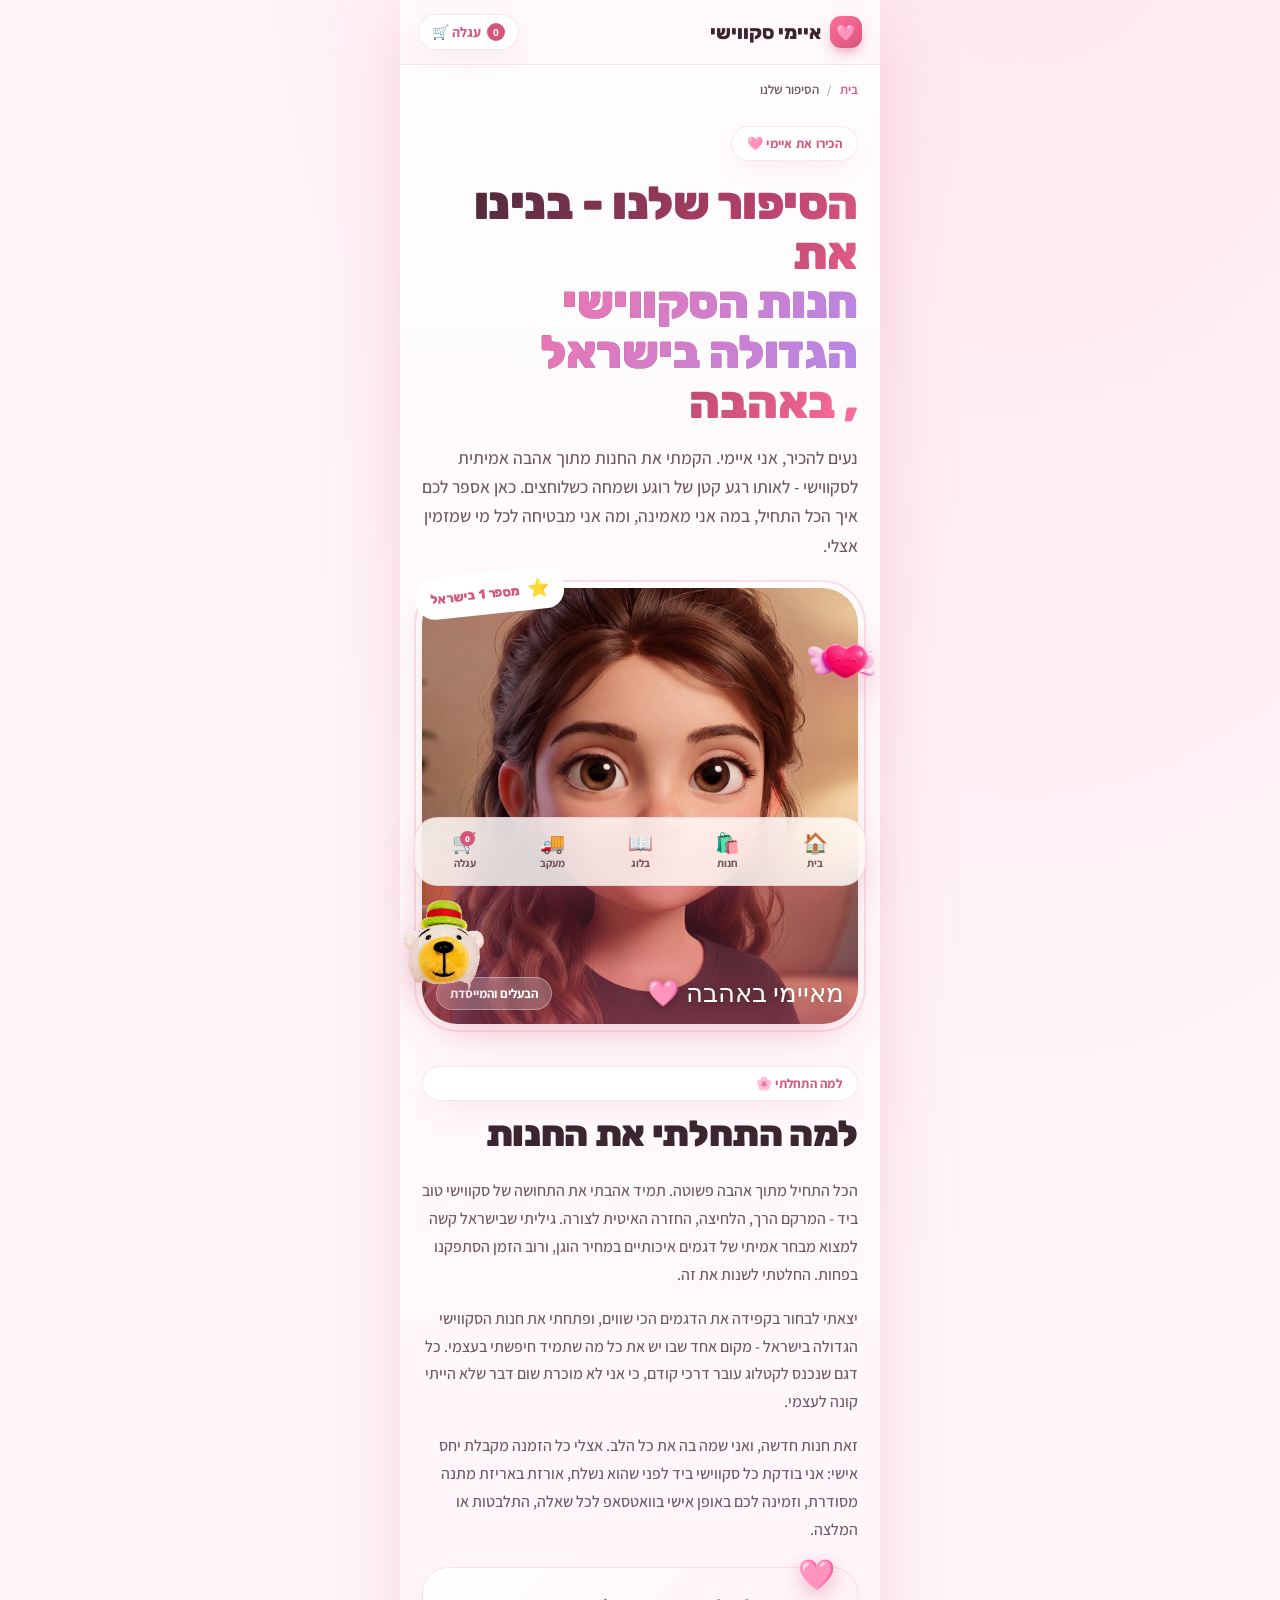
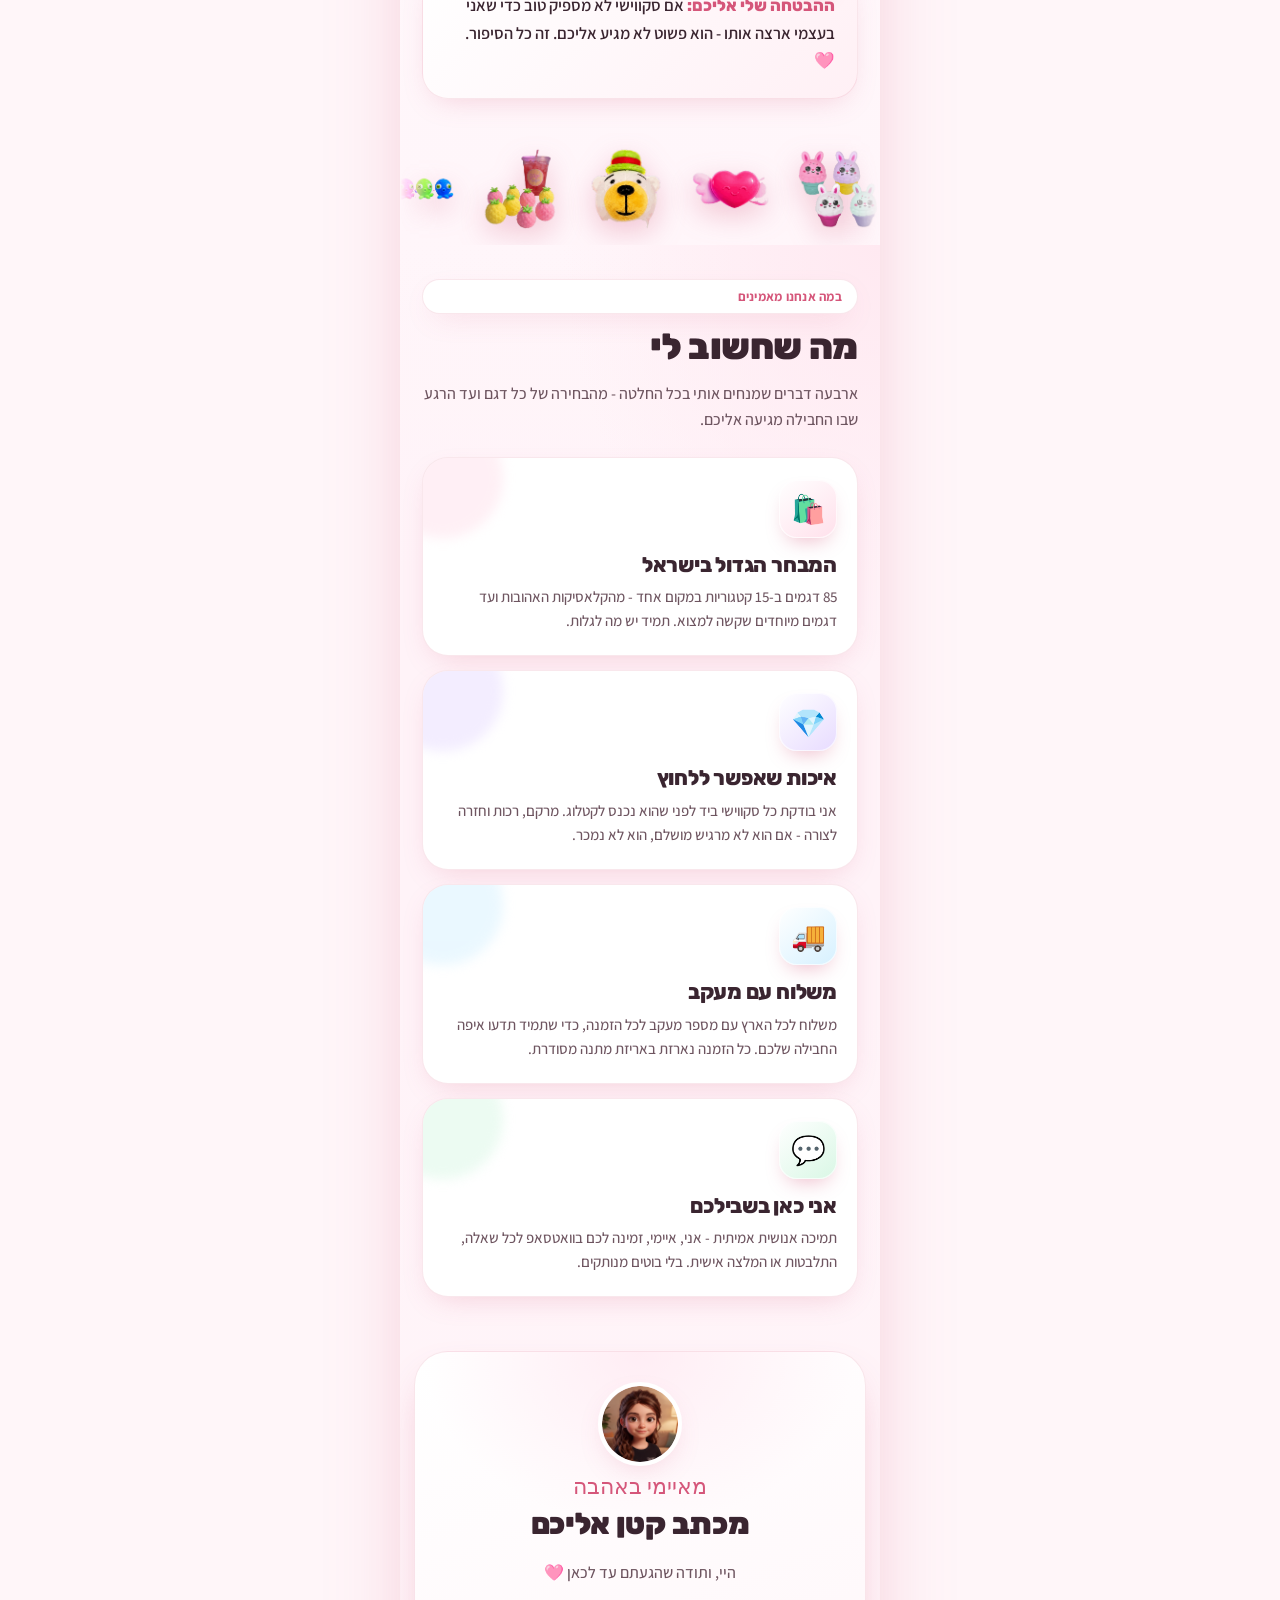
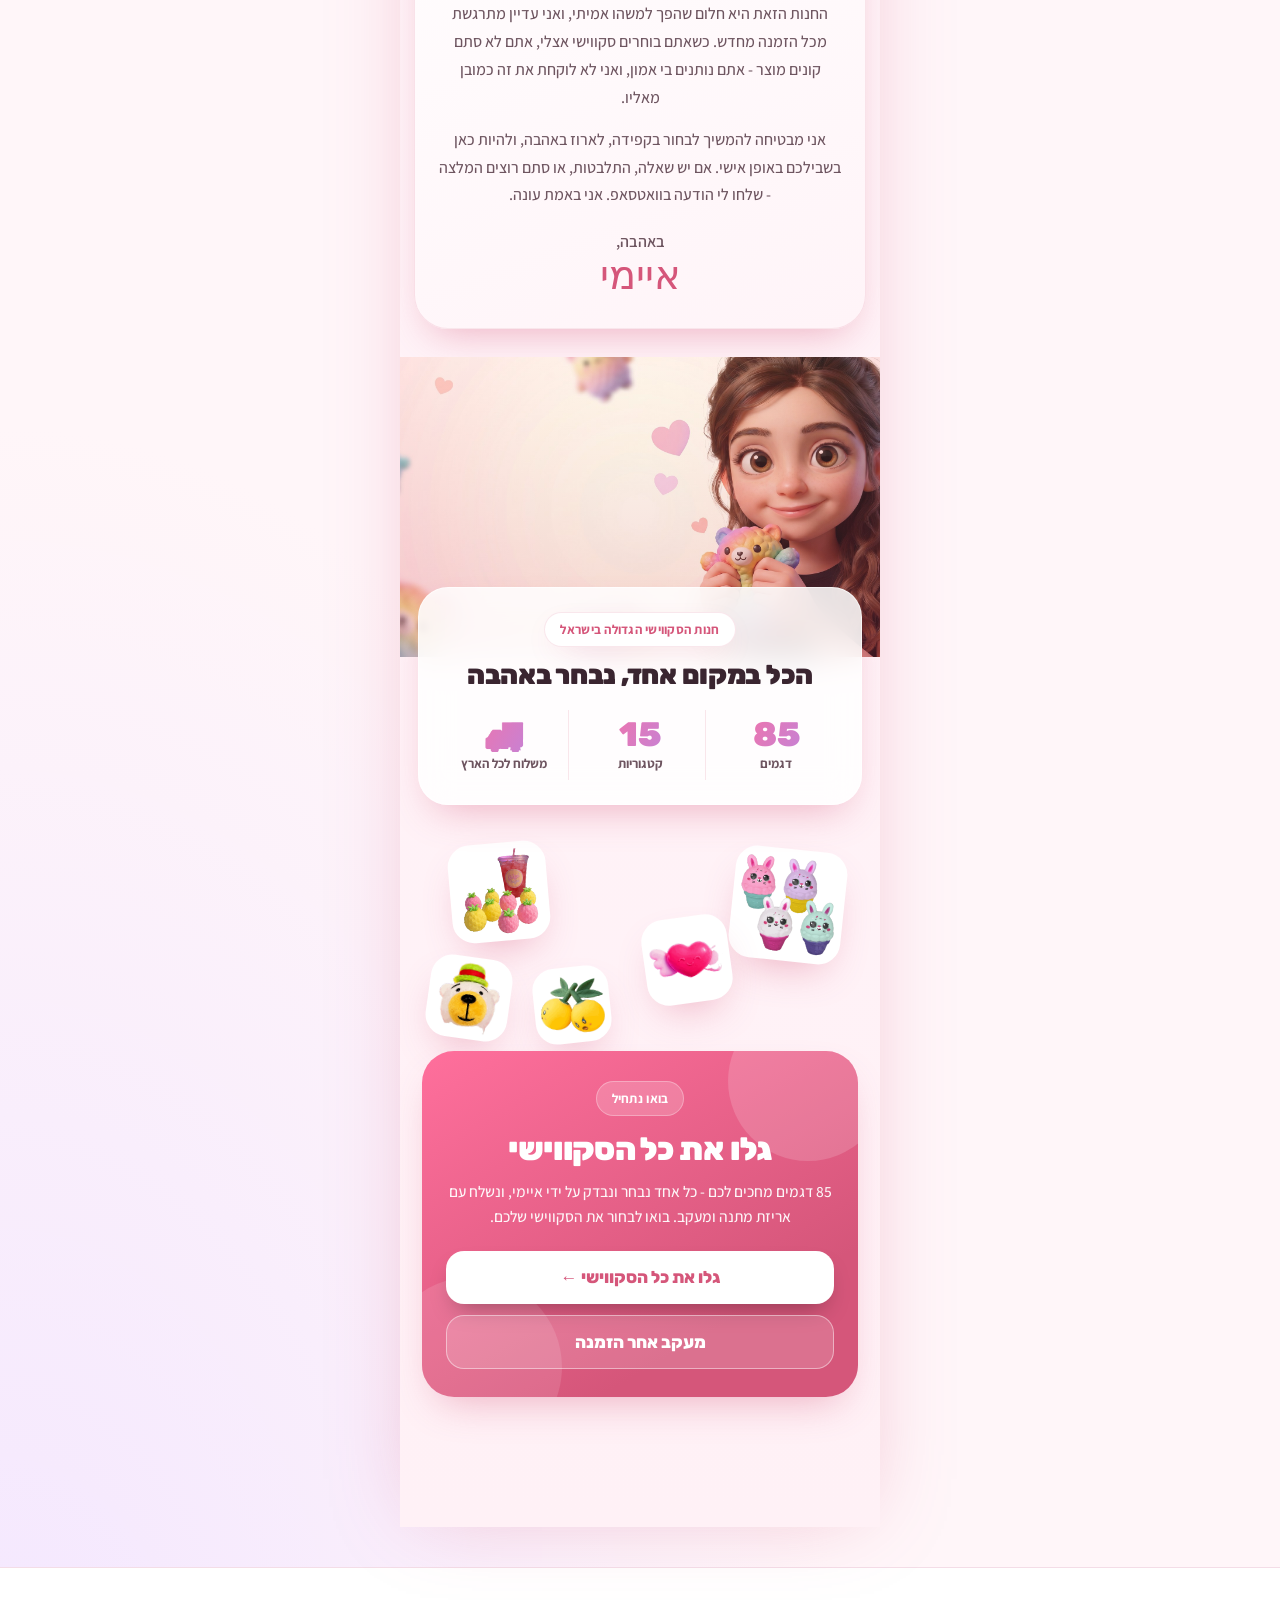
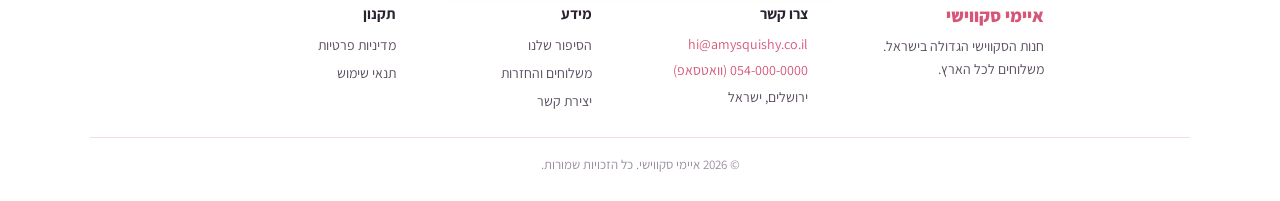
==== commit ab2f2763: "Trust+SEO: add contact, privacy, terms, shipping pages; full footer with business info; expanded Sch" ====
--- a/about.html
+++ b/about.html
@@ -540,5 +540,44 @@
   ['pointerup','pointerleave','pointercancel'].forEach(function(ev){el.addEventListener(ev,function(){el.style.transition='transform .5s cubic-bezier(.2,.9,.25,1.5)';el.style.transform='';});});
 });
 </script>
+<!-- SITE FOOTER -->
+<footer class="site-footer" style="background:#fff;border-top:1px solid #f4dde7;padding:36px 20px 28px;margin-top:40px;color:#5a4d5f;font-family:'Assistant','Rubik',system-ui,sans-serif;text-align:center">
+  <div style="max-width:1100px;margin:0 auto">
+    <div style="display:flex;flex-wrap:wrap;justify-content:center;gap:24px 36px;margin-bottom:22px;text-align:start">
+      <div style="min-width:200px">
+        <div style="font-weight:800;font-size:18px;color:#D5567A;margin-bottom:8px">איימי סקווישי</div>
+        <div style="font-size:14px;line-height:1.7">חנות הסקווישי הגדולה בישראל.<br>משלוחים לכל הארץ.</div>
+      </div>
+      <div style="min-width:180px">
+        <div style="font-weight:700;font-size:15px;color:#2a2230;margin-bottom:8px">צרו קשר</div>
+        <div style="font-size:14px;line-height:1.9">
+          <a href="mailto:hi@amysquishy.co.il" style="color:#D5567A;text-decoration:none">hi@amysquishy.co.il</a><br>
+          <a href="https://wa.me/972540000000" target="_blank" rel="noopener" style="color:#D5567A;text-decoration:none">054-000-0000 (וואטסאפ)</a><br>
+          ירושלים, ישראל
+        </div>
+      </div>
+      <div style="min-width:160px">
+        <div style="font-weight:700;font-size:15px;color:#2a2230;margin-bottom:8px">מידע</div>
+        <div style="font-size:14px;line-height:2">
+          <a href="about.html" style="color:#5a4d5f;text-decoration:none;display:block">הסיפור שלנו</a>
+          <a href="shipping.html" style="color:#5a4d5f;text-decoration:none;display:block">משלוחים והחזרות</a>
+          <a href="contact.html" style="color:#5a4d5f;text-decoration:none;display:block">יצירת קשר</a>
+        </div>
+      </div>
+      <div style="min-width:160px">
+        <div style="font-weight:700;font-size:15px;color:#2a2230;margin-bottom:8px">תקנון</div>
+        <div style="font-size:14px;line-height:2">
+          <a href="privacy.html" style="color:#5a4d5f;text-decoration:none;display:block">מדיניות פרטיות</a>
+          <a href="terms.html" style="color:#5a4d5f;text-decoration:none;display:block">תנאי שימוש</a>
+        </div>
+      </div>
+    </div>
+    <div style="border-top:1px solid #f4dde7;padding-top:18px;font-size:13px;color:#9a8d9f">
+      © 2026 איימי סקווישי. כל הזכויות שמורות.
+    </div>
+  </div>
+</footer>
+<!-- /SITE FOOTER -->
+
 </body>
 </html>
